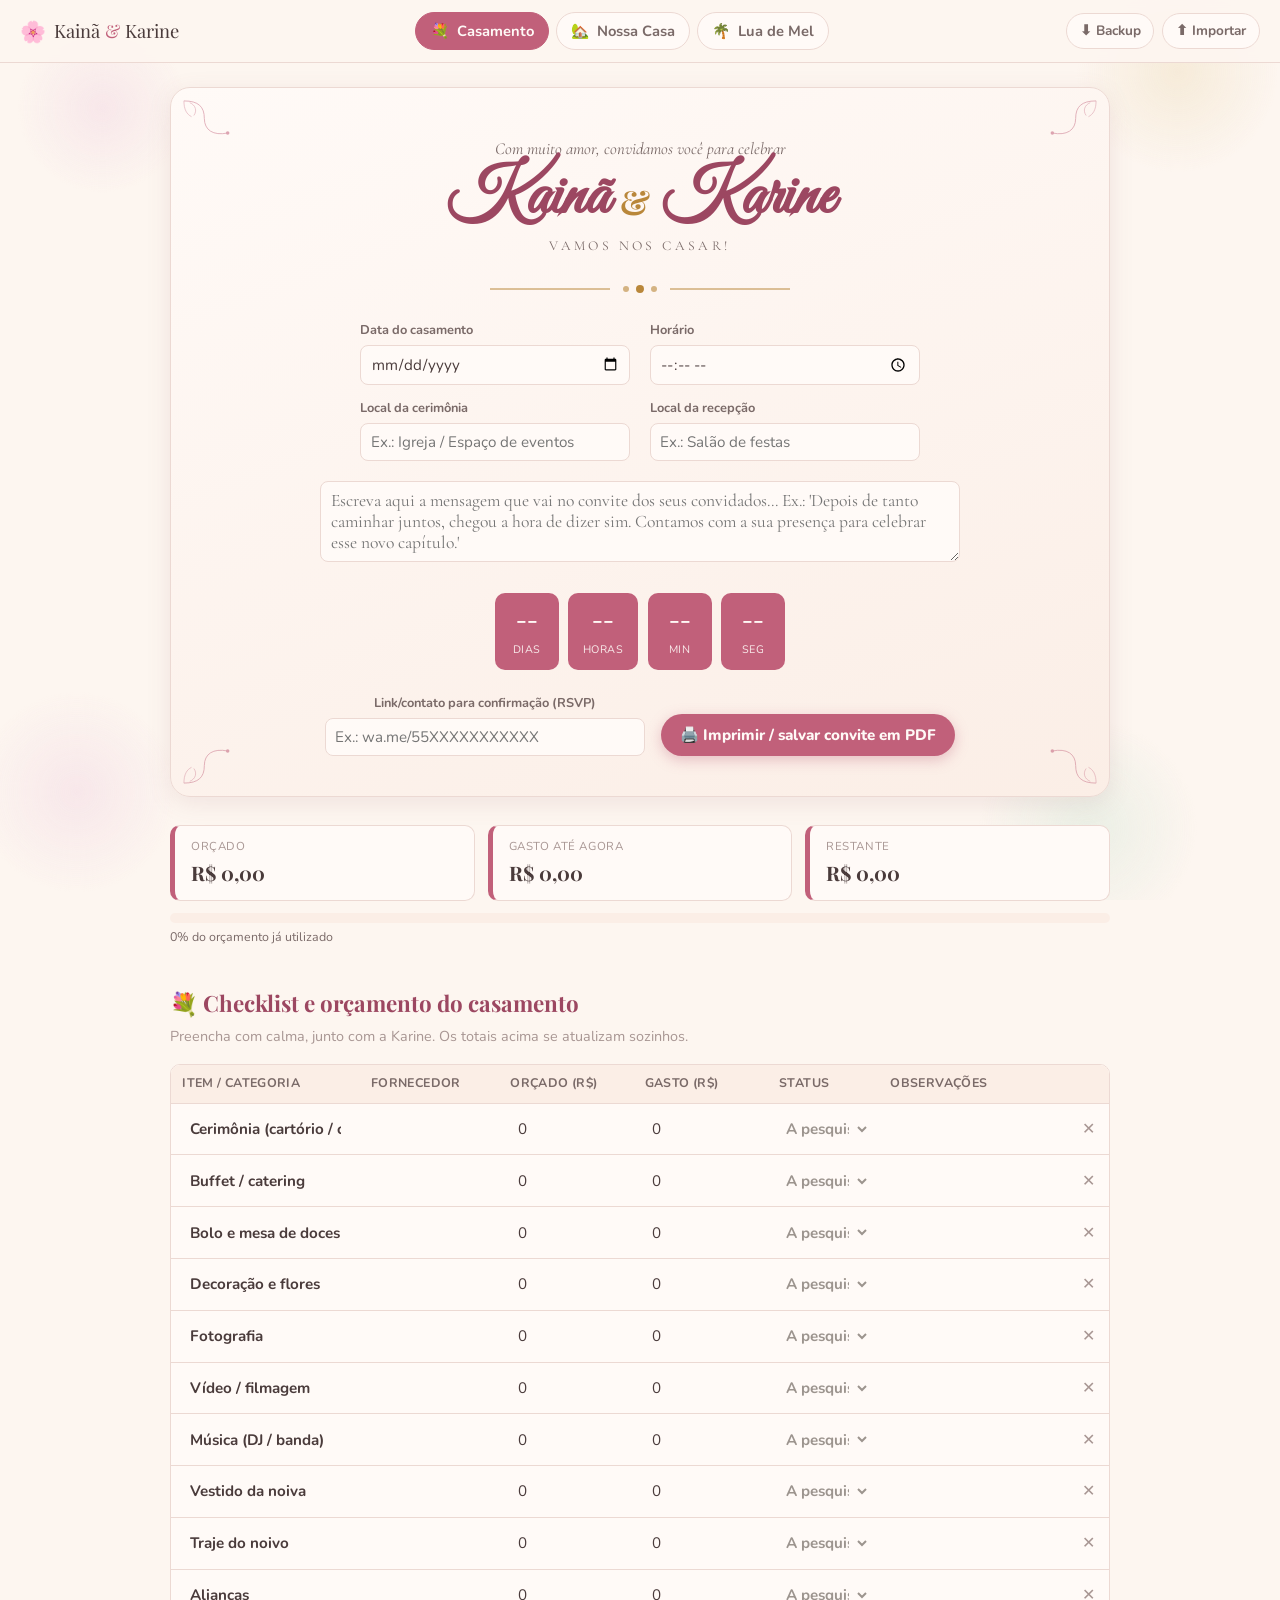
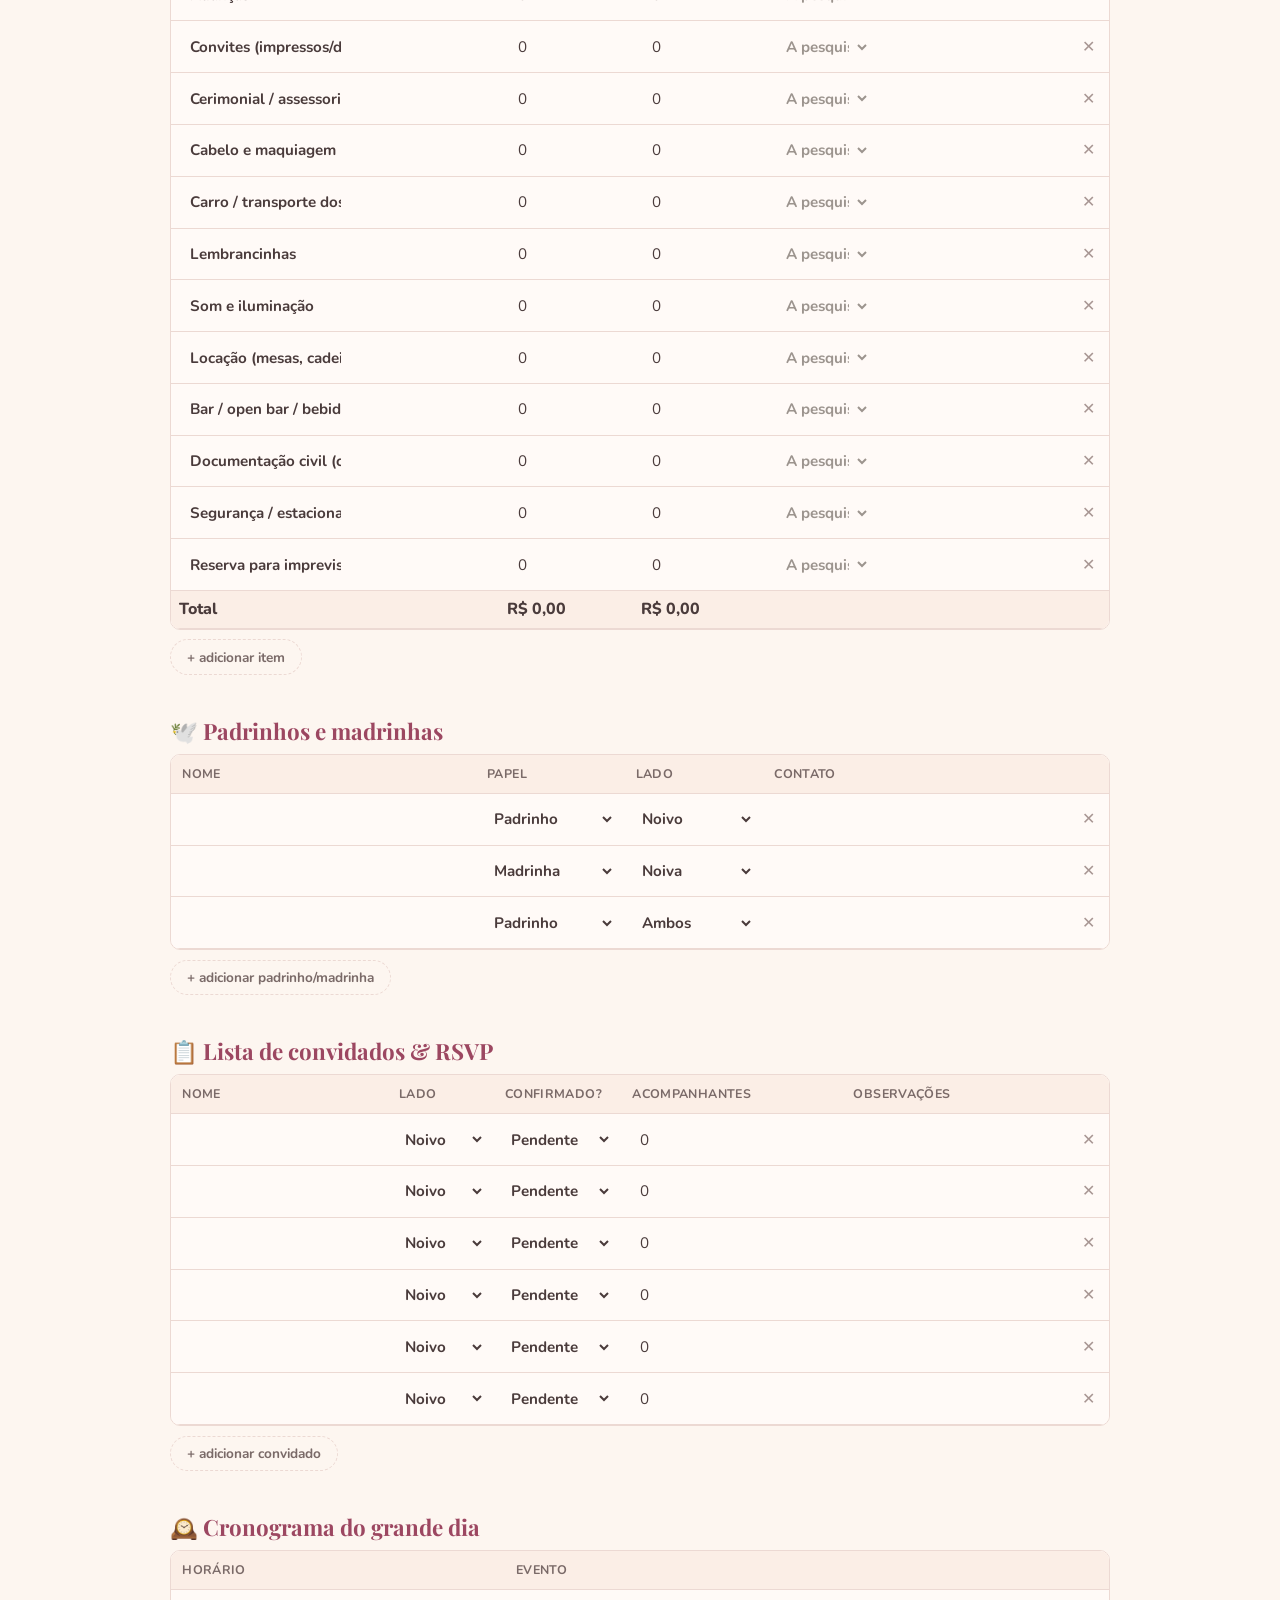
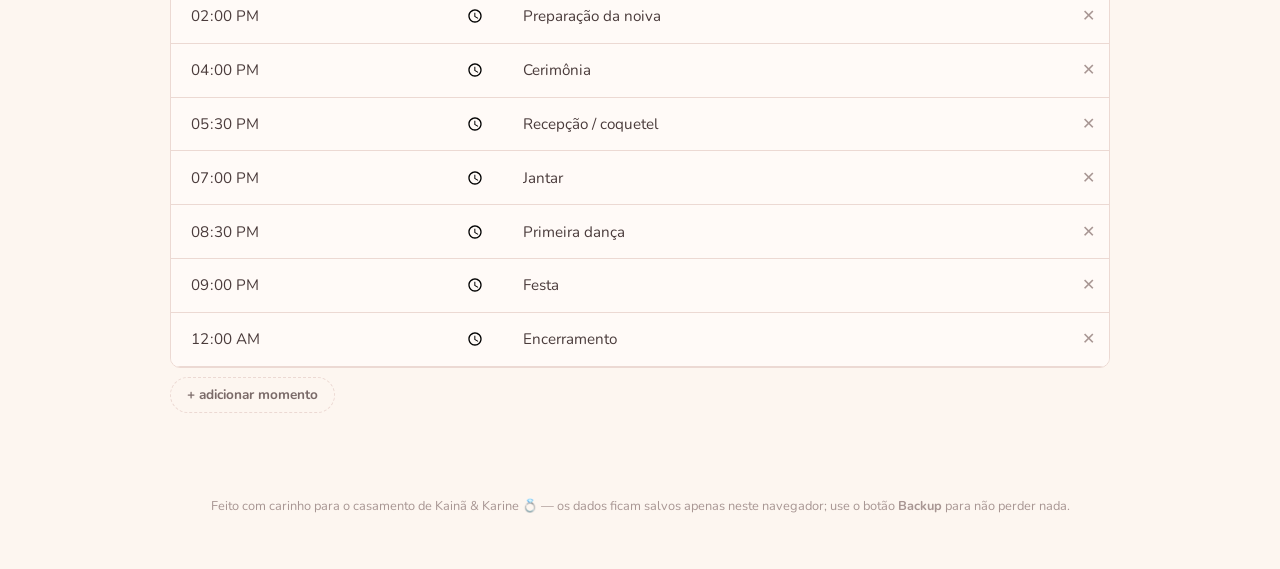
==== index.html @ fd7c4c67 "Site inicial do casamento: convite, orçamento da casa e lua de mel" ====
<!DOCTYPE html>
<html lang="pt-BR">
<head>
<meta charset="UTF-8">
<meta name="viewport" content="width=device-width, initial-scale=1.0">
<title>Kainã &amp; Karine — Nosso Casamento</title>
<meta name="description" content="Planejamento do casamento de Kainã e Karine: convite, orçamento da casa nova e roteiro de lua de mel.">
<link rel="icon" href="data:image/svg+xml,<svg xmlns=%22http://www.w3.org/2000/svg%22 viewBox=%220 0 100 100%22><text y=%22.9em%22 font-size=%2290%22>💍</text></svg>">
<link rel="preconnect" href="https://fonts.googleapis.com">
<link rel="preconnect" href="https://fonts.gstatic.com" crossorigin>
<link href="https://fonts.googleapis.com/css2?family=Great+Vibes&family=Playfair+Display:ital,wght@0,500;0,600;1,500&family=Cormorant+Garamond:wght@400;500;600&family=Nunito:wght@400;600;700;800&display=swap" rel="stylesheet">
<link rel="stylesheet" href="assets/style.css">
</head>
<body>

<div class="petals" aria-hidden="true"></div>

<header class="site-header">
  <div class="brand">
    <span class="brand-mark">🌸</span>
    <span class="brand-names">Kainã <em>&amp;</em> Karine</span>
  </div>
  <nav class="tabs" role="tablist" aria-label="Seções do planejamento">
    <button class="tab-btn is-active" data-tab="casamento" role="tab" aria-selected="true" id="tab-btn-casamento">
      <span class="tab-ico">💐</span> Casamento
    </button>
    <button class="tab-btn" data-tab="casa" role="tab" aria-selected="false" id="tab-btn-casa">
      <span class="tab-ico">🏡</span> Nossa Casa
    </button>
    <button class="tab-btn" data-tab="luademel" role="tab" aria-selected="false" id="tab-btn-luademel">
      <span class="tab-ico">🌴</span> Lua de Mel
    </button>
  </nav>
  <div class="header-actions">
    <button id="btn-export" class="ghost-btn" title="Baixar backup dos dados preenchidos">⬇ Backup</button>
    <label class="ghost-btn" title="Carregar um backup salvo anteriormente">
      ⬆ Importar
      <input type="file" id="input-import" accept="application/json" hidden>
    </label>
  </div>
</header>

<main>

<!-- ===================== TAB 1 — CASAMENTO ===================== -->
<section id="panel-casamento" class="tab-panel is-active" role="tabpanel" aria-labelledby="tab-btn-casamento">

  <div class="invite" id="invite-card">
    <svg class="corner corner-tl" viewBox="0 0 120 120" aria-hidden="true"><use href="#flourish"/></svg>
    <svg class="corner corner-tr" viewBox="0 0 120 120" aria-hidden="true"><use href="#flourish"/></svg>
    <svg class="corner corner-bl" viewBox="0 0 120 120" aria-hidden="true"><use href="#flourish"/></svg>
    <svg class="corner corner-br" viewBox="0 0 120 120" aria-hidden="true"><use href="#flourish"/></svg>

    <p class="invite-kicker">Com muito amor, convidamos você para celebrar</p>
    <h1 class="invite-names">Kainã <span>&amp;</span> Karine</h1>
    <p class="invite-sub">vamos nos casar!</p>

    <div class="invite-divider" aria-hidden="true">
      <svg viewBox="0 0 300 24"><use href="#divider-flower"/></svg>
    </div>

    <div class="invite-fields">
      <label>Data do casamento
        <input type="date" id="f-data-casamento" data-store="casamento.data">
      </label>
      <label>Horário
        <input type="time" id="f-horario" data-store="casamento.horario">
      </label>
      <label>Local da cerimônia
        <input type="text" placeholder="Ex.: Igreja / Espaço de eventos" data-store="casamento.localCerimonia">
      </label>
      <label>Local da recepção
        <input type="text" placeholder="Ex.: Salão de festas" data-store="casamento.localRecepcao">
      </label>
    </div>

    <textarea class="invite-message" data-store="casamento.mensagem" rows="3" placeholder="Escreva aqui a mensagem que vai no convite dos seus convidados... Ex.: 'Depois de tanto caminhar juntos, chegou a hora de dizer sim. Contamos com a sua presença para celebrar esse novo capítulo.'"></textarea>

    <div class="countdown" id="countdown" aria-live="polite">
      <div class="countdown-box"><strong id="cd-dias">--</strong><span>dias</span></div>
      <div class="countdown-box"><strong id="cd-horas">--</strong><span>horas</span></div>
      <div class="countdown-box"><strong id="cd-min">--</strong><span>min</span></div>
      <div class="countdown-box"><strong id="cd-seg">--</strong><span>seg</span></div>
    </div>

    <div class="invite-actions">
      <label>Link/contato para confirmação (RSVP)
        <input type="text" placeholder="Ex.: wa.me/55XXXXXXXXXXX" data-store="casamento.rsvp">
      </label>
      <button class="primary-btn" id="btn-print-invite">🖨️ Imprimir / salvar convite em PDF</button>
    </div>
  </div>

  <!-- Resumo financeiro casamento -->
  <div class="summary-strip" data-summary="casamento">
    <div class="stat-tile accent-rose">
      <span class="stat-label">Orçado</span>
      <strong class="stat-value" data-sum="orcado">R$ 0,00</strong>
    </div>
    <div class="stat-tile accent-rose">
      <span class="stat-label">Gasto até agora</span>
      <strong class="stat-value" data-sum="gasto">R$ 0,00</strong>
    </div>
    <div class="stat-tile accent-rose">
      <span class="stat-label">Restante</span>
      <strong class="stat-value" data-sum="restante">R$ 0,00</strong>
    </div>
    <div class="stat-progress">
      <div class="progress-track"><div class="progress-fill" data-sum="barra"></div></div>
      <span class="progress-label"><span data-sum="percentual">0%</span> do orçamento já utilizado</span>
    </div>
  </div>

  <h2 class="section-title accent-rose">💐 Checklist e orçamento do casamento</h2>
  <p class="section-hint">Preencha com calma, junto com a Karine. Os totais acima se atualizam sozinhos.</p>

  <div class="table-wrap">
    <table class="data-table" id="table-casamento" data-calc="casamento">
      <thead>
        <tr>
          <th class="col-item">Item / Categoria</th>
          <th>Fornecedor</th>
          <th class="col-money">Orçado (R$)</th>
          <th class="col-money">Gasto (R$)</th>
          <th>Status</th>
          <th class="col-obs">Observações</th>
          <th class="col-del"></th>
        </tr>
      </thead>
      <tbody id="body-casamento"></tbody>
      <tfoot>
        <tr>
          <td colspan="2">Total</td>
          <td class="col-money" data-foot="orcado">R$ 0,00</td>
          <td class="col-money" data-foot="gasto">R$ 0,00</td>
          <td colspan="3"></td>
        </tr>
      </tfoot>
    </table>
  </div>
  <button class="add-row-btn" data-add-row="casamento">+ adicionar item</button>

  <h2 class="section-title accent-rose">🕊️ Padrinhos e madrinhas</h2>
  <div class="table-wrap">
    <table class="data-table" id="table-padrinhos">
      <thead><tr><th>Nome</th><th>Papel</th><th>Lado</th><th>Contato</th><th class="col-del"></th></tr></thead>
      <tbody id="body-padrinhos"></tbody>
    </table>
  </div>
  <button class="add-row-btn" data-add-row="padrinhos">+ adicionar padrinho/madrinha</button>

  <h2 class="section-title accent-rose">📋 Lista de convidados &amp; RSVP</h2>
  <div class="table-wrap">
    <table class="data-table" id="table-convidados">
      <thead><tr><th>Nome</th><th>Lado</th><th>Confirmado?</th><th>Acompanhantes</th><th class="col-obs">Observações</th><th class="col-del"></th></tr></thead>
      <tbody id="body-convidados"></tbody>
    </table>
  </div>
  <button class="add-row-btn" data-add-row="convidados">+ adicionar convidado</button>

  <h2 class="section-title accent-rose">🕰️ Cronograma do grande dia</h2>
  <div class="table-wrap">
    <table class="data-table" id="table-cronograma">
      <thead><tr><th class="col-time">Horário</th><th>Evento</th><th class="col-del"></th></tr></thead>
      <tbody id="body-cronograma"></tbody>
    </table>
  </div>
  <button class="add-row-btn" data-add-row="cronograma">+ adicionar momento</button>

</section>

<!-- ===================== TAB 2 — NOSSA CASA ===================== -->
<section id="panel-casa" class="tab-panel" role="tabpanel" aria-labelledby="tab-btn-casa">

  <div class="tab-hero accent-sage">
    <h1>🏡 Nossa casa</h1>
    <p>Depois do "sim", vem o lar. Aqui organizamos tudo que precisamos comprar para montar a casa nova — cômodo por cômodo.</p>
  </div>

  <div class="summary-strip" data-summary="casa">
    <div class="stat-tile accent-sage">
      <span class="stat-label">Orçado</span>
      <strong class="stat-value" data-sum="orcado">R$ 0,00</strong>
    </div>
    <div class="stat-tile accent-sage">
      <span class="stat-label">Gasto até agora</span>
      <strong class="stat-value" data-sum="gasto">R$ 0,00</strong>
    </div>
    <div class="stat-tile accent-sage">
      <span class="stat-label">Restante</span>
      <strong class="stat-value" data-sum="restante">R$ 0,00</strong>
    </div>
    <div class="stat-progress">
      <div class="progress-track"><div class="progress-fill" data-sum="barra"></div></div>
      <span class="progress-label"><span data-sum="percentual">0%</span> do orçamento já utilizado</span>
    </div>
  </div>

  <div id="rooms-container"></div>

</section>

<!-- ===================== TAB 3 — LUA DE MEL ===================== -->
<section id="panel-luademel" class="tab-panel" role="tabpanel" aria-labelledby="tab-btn-luademel">

  <div class="tab-hero accent-gold">
    <h1>🌴 Lua de mel</h1>
    <p>Destinos incríveis dentro do Brasil para comemorar o início dessa nova vida. Toque no ❤ para favoritar os que mais combinam com vocês.</p>
  </div>

  <div class="dest-grid" id="dest-grid"></div>

  <h2 class="section-title accent-gold">📊 Comparativo rápido</h2>
  <div class="table-wrap">
    <table class="data-table static-table" id="table-comparativo">
      <thead><tr><th>Destino</th><th>Estado</th><th>Perfil</th><th class="col-money">Custo estimado (casal, 5-6 dias)</th><th>Melhor época</th></tr></thead>
      <tbody id="body-comparativo"></tbody>
    </table>
  </div>
  <p class="disclaimer">* Valores estimados com base em pesquisas de 2026 (passagens + hospedagem + passeios), variam bastante conforme época do ano e antecedência da compra. Use como referência inicial, não como cotação final.</p>

  <h2 class="section-title accent-gold">✈️ Nosso orçamento da lua de mel</h2>
  <p class="section-hint">Escolhido o destino, planejem os gastos reais aqui.</p>
  <div class="table-wrap">
    <table class="data-table" id="table-luademel" data-calc="luademel">
      <thead>
        <tr>
          <th class="col-item">Item</th>
          <th class="col-money">Orçado (R$)</th>
          <th class="col-money">Gasto (R$)</th>
          <th>Status</th>
          <th class="col-obs">Observações</th>
          <th class="col-del"></th>
        </tr>
      </thead>
      <tbody id="body-luademel"></tbody>
      <tfoot>
        <tr>
          <td>Total</td>
          <td class="col-money" data-foot="orcado">R$ 0,00</td>
          <td class="col-money" data-foot="gasto">R$ 0,00</td>
          <td colspan="3"></td>
        </tr>
      </tfoot>
    </table>
  </div>
  <button class="add-row-btn" data-add-row="luademel">+ adicionar item</button>

  <div class="summary-strip" data-summary="luademel">
    <div class="stat-tile accent-gold">
      <span class="stat-label">Orçado</span>
      <strong class="stat-value" data-sum="orcado">R$ 0,00</strong>
    </div>
    <div class="stat-tile accent-gold">
      <span class="stat-label">Gasto até agora</span>
      <strong class="stat-value" data-sum="gasto">R$ 0,00</strong>
    </div>
    <div class="stat-tile accent-gold">
      <span class="stat-label">Restante</span>
      <strong class="stat-value" data-sum="restante">R$ 0,00</strong>
    </div>
    <div class="stat-progress">
      <div class="progress-track"><div class="progress-fill" data-sum="barra"></div></div>
      <span class="progress-label"><span data-sum="percentual">0%</span> do orçamento já utilizado</span>
    </div>
  </div>

</section>

</main>

<footer class="site-footer">
  <p>Feito com carinho para o casamento de Kainã &amp; Karine 💍 — os dados ficam salvos apenas neste navegador; use o botão <strong>Backup</strong> para não perder nada.</p>
</footer>

<!-- SVG symbols reusados (flourish decorativo) -->
<svg width="0" height="0" style="position:absolute" aria-hidden="true">
  <defs>
    <g id="flourish">
      <path d="M5 5 C 30 5, 40 15, 40 35 C 40 55, 55 65, 80 60" fill="none" stroke="currentColor" stroke-width="1.4"/>
      <circle cx="80" cy="60" r="3" fill="currentColor"/>
      <path d="M15 8 C 25 12, 28 22, 22 30" fill="none" stroke="currentColor" stroke-width="1"/>
      <path d="M5 5 C 5 20, 10 28, 18 32" fill="none" stroke="currentColor" stroke-width="1"/>
    </g>
    <g id="divider-flower">
      <line x1="0" y1="12" x2="120" y2="12" stroke="currentColor" stroke-width="1"/>
      <line x1="180" y1="12" x2="300" y2="12" stroke="currentColor" stroke-width="1"/>
      <circle cx="150" cy="12" r="4" fill="currentColor"/>
      <circle cx="136" cy="12" r="3" fill="currentColor" opacity=".6"/>
      <circle cx="164" cy="12" r="3" fill="currentColor" opacity=".6"/>
    </g>
  </defs>
</svg>

<script src="assets/script.js"></script>
</body>
</html>
---- assets/style.css ----
:root {
  --cream: #fdf6f0;
  --cream-2: #fbeee6;
  --white: #fffaf7;
  --ink: #4a3b3b;
  --ink-soft: #7a6a68;
  --ink-faint: #a89693;
  --border: #ecd9d3;

  --rose: #c1607a;
  --rose-dark: #9c4761;
  --rose-tint: #f6e3e8;

  --sage: #71926e;
  --sage-dark: #55744f;
  --sage-tint: #e6ede2;

  --gold: #b9873a;
  --gold-dark: #8f6524;
  --gold-tint: #f4e8d3;

  --status-pending: #9c948e;
  --status-progress: #5f7fa3;
  --status-done: #5c8a5f;
  --status-critical: #b6484f;

  --radius: 14px;
  --shadow: 0 6px 24px rgba(150, 90, 100, .12);
}

* { box-sizing: border-box; }

html, body {
  margin: 0;
  background: var(--cream);
  color: var(--ink);
  font-family: 'Nunito', sans-serif;
  font-size: 16px;
  line-height: 1.5;
}

h1, h2, h3 { font-family: 'Playfair Display', serif; margin: 0; }

img, svg { display: block; }

.petals {
  position: fixed;
  inset: 0;
  pointer-events: none;
  z-index: 0;
  background:
    radial-gradient(circle at 8% 12%, var(--rose-tint) 0, transparent 6%),
    radial-gradient(circle at 92% 8%, var(--gold-tint) 0, transparent 7%),
    radial-gradient(circle at 85% 92%, var(--sage-tint) 0, transparent 8%),
    radial-gradient(circle at 6% 88%, var(--rose-tint) 0, transparent 7%);
  opacity: .8;
}

/* ---------- Header / nav ---------- */
.site-header {
  position: sticky;
  top: 0;
  z-index: 20;
  display: flex;
  flex-wrap: wrap;
  align-items: center;
  justify-content: space-between;
  gap: .75rem;
  padding: .75rem 1.25rem;
  background: rgba(253, 246, 240, .92);
  backdrop-filter: blur(6px);
  border-bottom: 1px solid var(--border);
}

.brand { display: flex; align-items: center; gap: .5rem; font-family: 'Playfair Display', serif; font-size: 1.15rem; }
.brand-mark { font-size: 1.3rem; }
.brand-names em { font-style: normal; color: var(--rose); }

.tabs { display: flex; gap: .4rem; flex-wrap: wrap; }

.tab-btn {
  font-family: 'Nunito', sans-serif;
  font-weight: 700;
  font-size: .92rem;
  border: 1px solid var(--border);
  background: var(--white);
  color: var(--ink-soft);
  padding: .5rem .9rem;
  border-radius: 999px;
  cursor: pointer;
  transition: all .15s ease;
}
.tab-btn:hover { border-color: var(--rose); color: var(--rose-dark); }
.tab-btn.is-active { background: var(--rose); color: var(--white); border-color: var(--rose); }
.tab-ico { margin-right: .25rem; }

.header-actions { display: flex; gap: .5rem; }
.ghost-btn {
  font-family: 'Nunito', sans-serif;
  font-size: .85rem;
  font-weight: 700;
  border: 1px solid var(--border);
  background: var(--white);
  color: var(--ink-soft);
  padding: .45rem .8rem;
  border-radius: 999px;
  cursor: pointer;
}
.ghost-btn:hover { border-color: var(--gold); color: var(--gold-dark); }

/* ---------- Layout ---------- */
main { max-width: 980px; margin: 0 auto; padding: 1.5rem 1.25rem 3rem; position: relative; z-index: 1; }

.tab-panel { display: none; }
.tab-panel.is-active { display: block; animation: fadein .25s ease; }
@keyframes fadein { from { opacity: 0; transform: translateY(6px); } to { opacity: 1; transform: none; } }

.tab-hero { text-align: center; padding: 1.5rem 1rem 2rem; }
.tab-hero h1 { font-size: 2rem; margin-bottom: .5rem; }
.tab-hero.accent-sage h1 { color: var(--sage-dark); }
.tab-hero.accent-gold h1 { color: var(--gold-dark); }
.tab-hero p { color: var(--ink-soft); max-width: 560px; margin: 0 auto; }

.section-title { margin: 2.5rem 0 .35rem; font-size: 1.4rem; }
.section-title.accent-rose { color: var(--rose-dark); }
.section-title.accent-sage { color: var(--sage-dark); }
.section-title.accent-gold { color: var(--gold-dark); }
.section-hint { color: var(--ink-faint); font-size: .9rem; margin: 0 0 1rem; }

/* ---------- Invite card ---------- */
.invite {
  position: relative;
  background: linear-gradient(160deg, var(--white), var(--cream-2));
  border: 1px solid var(--border);
  border-radius: 20px;
  padding: 3rem 2rem 2.5rem;
  text-align: center;
  box-shadow: var(--shadow);
  overflow: hidden;
}
.corner { position: absolute; width: 70px; height: 70px; color: var(--rose); opacity: .55; }
.corner-tl { top: 10px; left: 10px; }
.corner-tr { top: 10px; right: 10px; transform: scaleX(-1); }
.corner-bl { bottom: 10px; left: 10px; transform: scaleY(-1); }
.corner-br { bottom: 10px; right: 10px; transform: scale(-1); }

.invite-kicker { font-family: 'Cormorant Garamond', serif; font-style: italic; color: var(--ink-soft); font-size: 1.05rem; margin: 0; }
.invite-names {
  font-family: 'Great Vibes', cursive;
  font-size: clamp(2.6rem, 8vw, 4.2rem);
  color: var(--rose-dark);
  margin: .25rem 0 0;
  line-height: 1;
}
.invite-names span { color: var(--gold); font-family: 'Playfair Display', serif; font-size: .5em; vertical-align: middle; }
.invite-sub { font-family: 'Cormorant Garamond', serif; letter-spacing: .25em; text-transform: uppercase; font-size: .85rem; color: var(--ink-soft); margin: .25rem 0 0; }

.invite-divider { color: var(--gold); margin: 1.25rem auto; width: min(300px, 80%); }
.invite-divider svg { width: 100%; height: 24px; }

.invite-fields {
  display: grid;
  grid-template-columns: repeat(2, minmax(0,1fr));
  gap: .9rem 1.2rem;
  text-align: left;
  max-width: 560px;
  margin: 0 auto 1.25rem;
}
.invite-fields label, .invite-actions label {
  display: flex; flex-direction: column; gap: .3rem;
  font-size: .8rem; font-weight: 700; color: var(--ink-soft);
}
.invite-fields input, .invite-actions input, textarea, input[type="text"], input[type="number"], input[type="date"], input[type="time"], select {
  font-family: 'Nunito', sans-serif;
  font-size: .95rem;
  padding: .5rem .6rem;
  border: 1px solid var(--border);
  border-radius: 8px;
  background: var(--white);
  color: var(--ink);
}
.invite-fields input:focus, textarea:focus, select:focus, input:focus { outline: 2px solid var(--rose); outline-offset: 1px; }

.invite-message {
  width: 100%;
  max-width: 640px;
  font-family: 'Cormorant Garamond', serif;
  font-size: 1.1rem;
  resize: vertical;
  margin: 0 auto;
}

.countdown { display: flex; justify-content: center; gap: .6rem; margin: 1.5rem 0; flex-wrap: wrap; }
.countdown-box {
  background: var(--rose);
  color: var(--white);
  border-radius: 10px;
  padding: .6rem .9rem;
  min-width: 64px;
  text-align: center;
}
.countdown-box strong { display: block; font-size: 1.4rem; font-family: 'Playfair Display', serif; }
.countdown-box span { font-size: .68rem; text-transform: uppercase; letter-spacing: .05em; opacity: .9; }

.invite-actions { display: flex; flex-wrap: wrap; align-items: end; gap: 1rem; justify-content: center; margin-top: 1rem; }
.invite-actions label { max-width: 320px; width: 100%; }

.primary-btn {
  font-family: 'Nunito', sans-serif;
  font-weight: 800;
  font-size: .95rem;
  background: var(--rose);
  color: var(--white);
  border: none;
  padding: .7rem 1.2rem;
  border-radius: 999px;
  cursor: pointer;
  box-shadow: 0 4px 14px rgba(193, 96, 122, .35);
}
.primary-btn:hover { background: var(--rose-dark); }

/* ---------- Summary strip (mini dashboard) ---------- */
.summary-strip {
  display: grid;
  grid-template-columns: repeat(3, 1fr);
  gap: .8rem;
  margin: 1.75rem 0 .5rem;
}
.stat-tile {
  background: var(--white);
  border: 1px solid var(--border);
  border-left: 5px solid var(--ink-faint);
  border-radius: 10px;
  padding: .75rem 1rem;
  display: flex;
  flex-direction: column;
  gap: .15rem;
}
.stat-tile.accent-rose { border-left-color: var(--rose); }
.stat-tile.accent-sage { border-left-color: var(--sage); }
.stat-tile.accent-gold { border-left-color: var(--gold); }
.stat-label { font-size: .72rem; text-transform: uppercase; letter-spacing: .05em; color: var(--ink-faint); }
.stat-value { font-family: 'Playfair Display', serif; font-size: 1.25rem; color: var(--ink); }

.stat-progress { grid-column: 1 / -1; }
.progress-track { height: 10px; background: var(--cream-2); border-radius: 999px; overflow: hidden; }
.progress-fill { height: 100%; width: 0%; background: linear-gradient(90deg, var(--rose), var(--gold)); border-radius: 999px; transition: width .3s ease; }
.progress-label { font-size: .78rem; color: var(--ink-soft); display: block; margin-top: .3rem; }

/* ---------- Tables ---------- */
.table-wrap { overflow-x: auto; border-radius: 10px; border: 1px solid var(--border); }
.data-table { width: 100%; border-collapse: collapse; background: var(--white); min-width: 680px; }
.data-table th {
  background: var(--cream-2);
  font-size: .78rem;
  text-transform: uppercase;
  letter-spacing: .03em;
  color: var(--ink-soft);
  text-align: left;
  padding: .6rem .7rem;
  border-bottom: 1px solid var(--border);
}
.data-table td { padding: .4rem .5rem; border-bottom: 1px solid var(--border); vertical-align: middle; }
.data-table tbody tr:hover { background: var(--cream); }
.data-table tfoot td { font-weight: 800; background: var(--cream-2); color: var(--ink); }
.data-table input, .data-table select { width: 100%; min-width: 90px; border-color: transparent; background: transparent; }
.data-table input:hover, .data-table select:hover { border-color: var(--border); }
.data-table .col-money input { min-width: 90px; }
.data-table .col-item input { min-width: 160px; font-weight: 700; }
.data-table .col-obs input { min-width: 160px; }
.data-table .col-time input { min-width: 70px; }
.col-del { width: 36px; }

.row-del-btn {
  border: none; background: transparent; color: var(--ink-faint);
  cursor: pointer; font-size: 1rem; line-height: 1;
}
.row-del-btn:hover { color: var(--status-critical); }

select.status-select { font-weight: 700; border-radius: 6px; padding: .3rem; }
select.status-select[value] {}
.status-A-pesquisar { color: var(--status-pending); }
.status-Contratado, .status-A-comprar { color: var(--status-progress); }
.status-Pago, .status-Comprado, .status-Entregue, .status-Confirmado { color: var(--status-done); }
.status-Cancelado, .status-Atrasado { color: var(--status-critical); }

.add-row-btn {
  margin-top: .6rem;
  font-family: 'Nunito', sans-serif;
  font-weight: 700;
  font-size: .85rem;
  background: transparent;
  border: 1.5px dashed var(--border);
  color: var(--ink-soft);
  padding: .45rem 1rem;
  border-radius: 999px;
  cursor: pointer;
}
.add-row-btn:hover { border-color: var(--rose); color: var(--rose-dark); }

/* ---------- Rooms (Nossa Casa) ---------- */
.room-block { margin: 2.25rem 0; }
.room-title {
  display: flex; align-items: center; gap: .5rem;
  font-size: 1.15rem; color: var(--sage-dark); margin-bottom: .6rem;
}
.room-subtotal { margin-left: auto; font-size: .85rem; font-family: 'Nunito', sans-serif; color: var(--ink-soft); font-weight: 700; }

/* ---------- Honeymoon destination cards ---------- */
.dest-grid {
  display: grid;
  grid-template-columns: repeat(auto-fill, minmax(260px, 1fr));
  gap: 1.1rem;
  margin: 1.5rem 0;
}
.dest-card {
  background: var(--white);
  border: 1px solid var(--border);
  border-radius: var(--radius);
  overflow: hidden;
  display: flex;
  flex-direction: column;
  box-shadow: var(--shadow);
}
.dest-banner {
  height: 90px;
  display: flex;
  align-items: center;
  justify-content: center;
  font-size: 2.2rem;
  color: var(--white);
}
.dest-body { padding: 1rem 1.1rem 1.2rem; display: flex; flex-direction: column; gap: .45rem; flex: 1; }
.dest-body h3 { font-size: 1.1rem; color: var(--ink); }
.dest-state { font-size: .75rem; color: var(--gold-dark); font-weight: 700; text-transform: uppercase; letter-spacing: .04em; }
.dest-desc { font-size: .88rem; color: var(--ink-soft); flex: 1; }
.dest-meta { display: flex; flex-direction: column; gap: .2rem; font-size: .8rem; color: var(--ink-soft); }
.dest-meta b { color: var(--ink); }
.dest-fav {
  align-self: flex-start;
  margin-top: .3rem;
  border: 1px solid var(--border);
  background: var(--cream);
  border-radius: 999px;
  padding: .35rem .8rem;
  font-size: .8rem;
  cursor: pointer;
  color: var(--ink-soft);
}
.dest-fav.is-fav { background: var(--rose); color: var(--white); border-color: var(--rose); }

.disclaimer { font-size: .78rem; color: var(--ink-faint); margin-top: .5rem; }

/* ---------- Footer ---------- */
.site-footer { text-align: center; font-size: .8rem; color: var(--ink-faint); padding: 1.5rem 1rem 2.5rem; }

/* ---------- Responsive ---------- */
@media (max-width: 720px) {
  .site-header { flex-direction: column; align-items: stretch; }
  .tabs { justify-content: center; }
  .header-actions { justify-content: center; }
  .invite { padding: 2.2rem 1.1rem 1.8rem; }
  .invite-fields { grid-template-columns: 1fr; }
  .summary-strip { grid-template-columns: 1fr; }
  .corner { width: 46px; height: 46px; }
}

/* ---------- Print (invite only) ---------- */
@media print {
  body * { visibility: hidden; }
  .invite, .invite * { visibility: visible; }
  .invite { position: absolute; inset: 0; margin: 0; box-shadow: none; border: none; }
  .invite-actions, .countdown { display: none; }
}
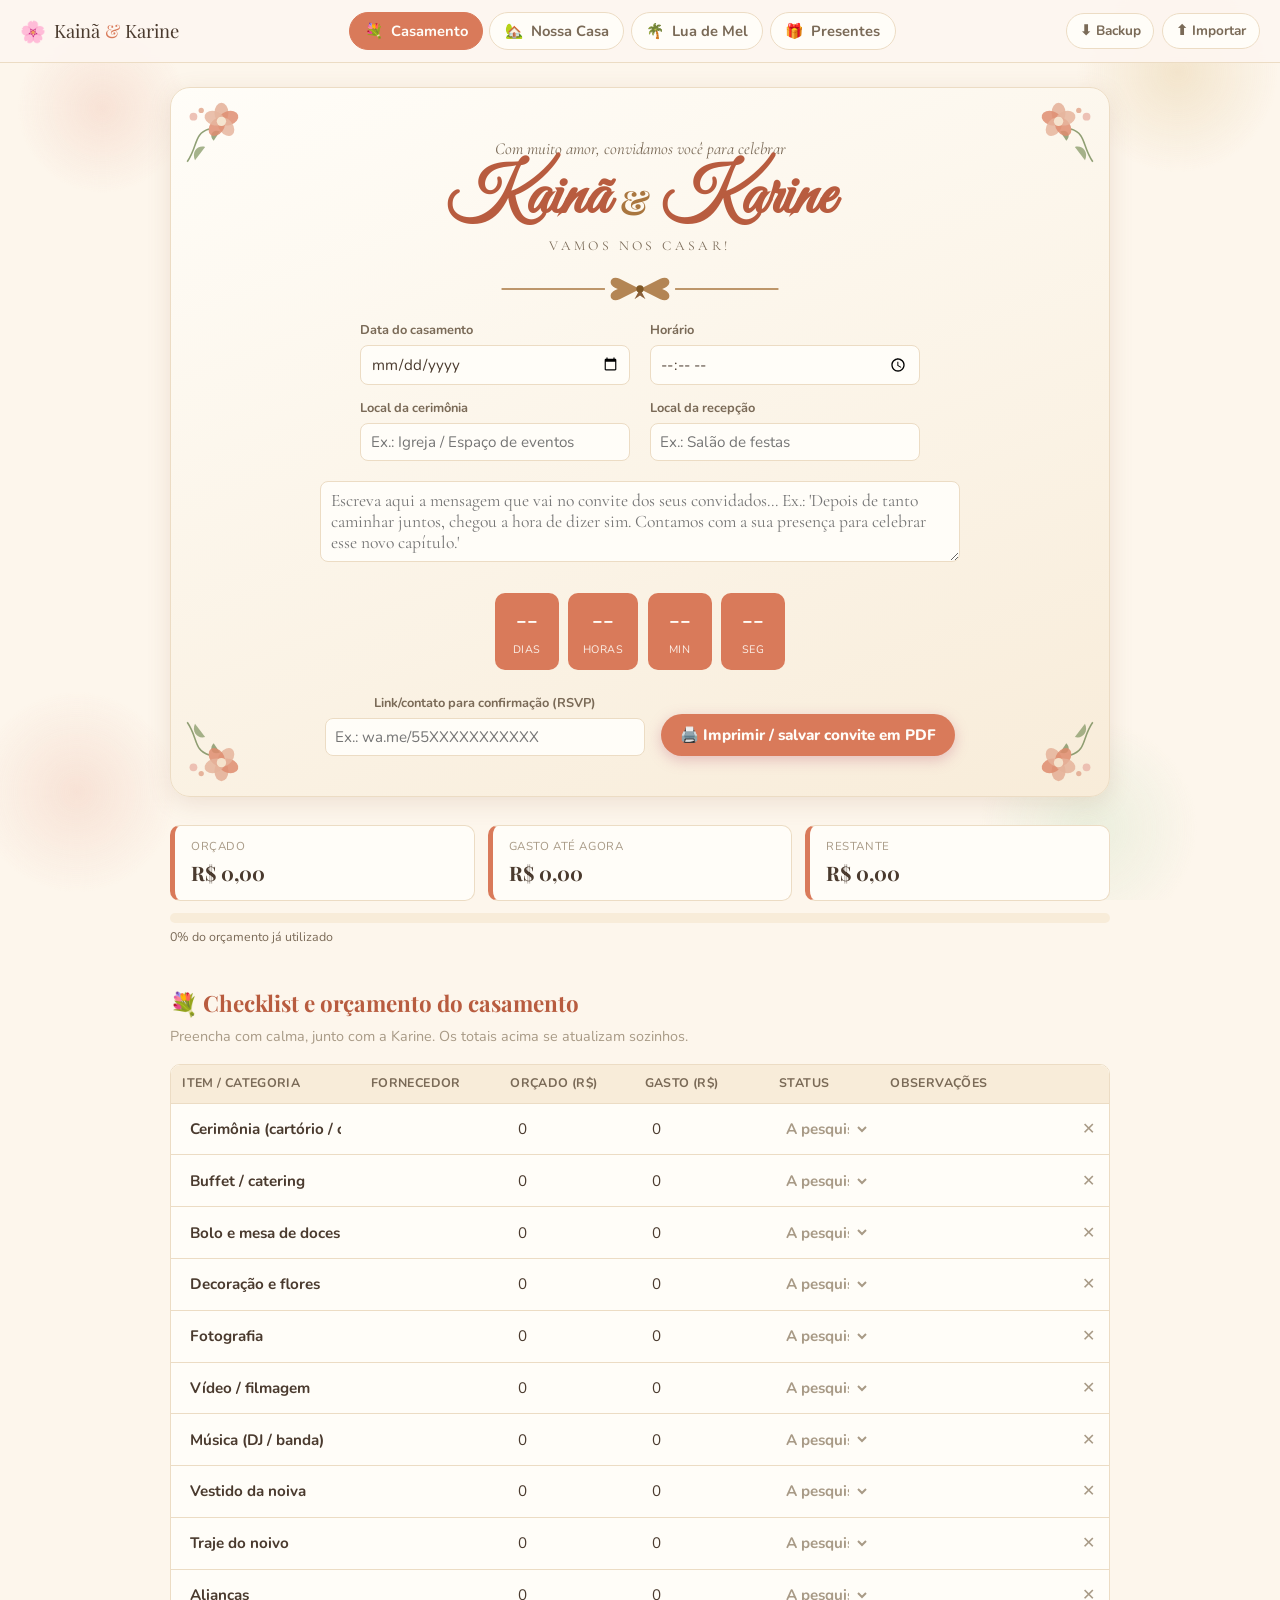
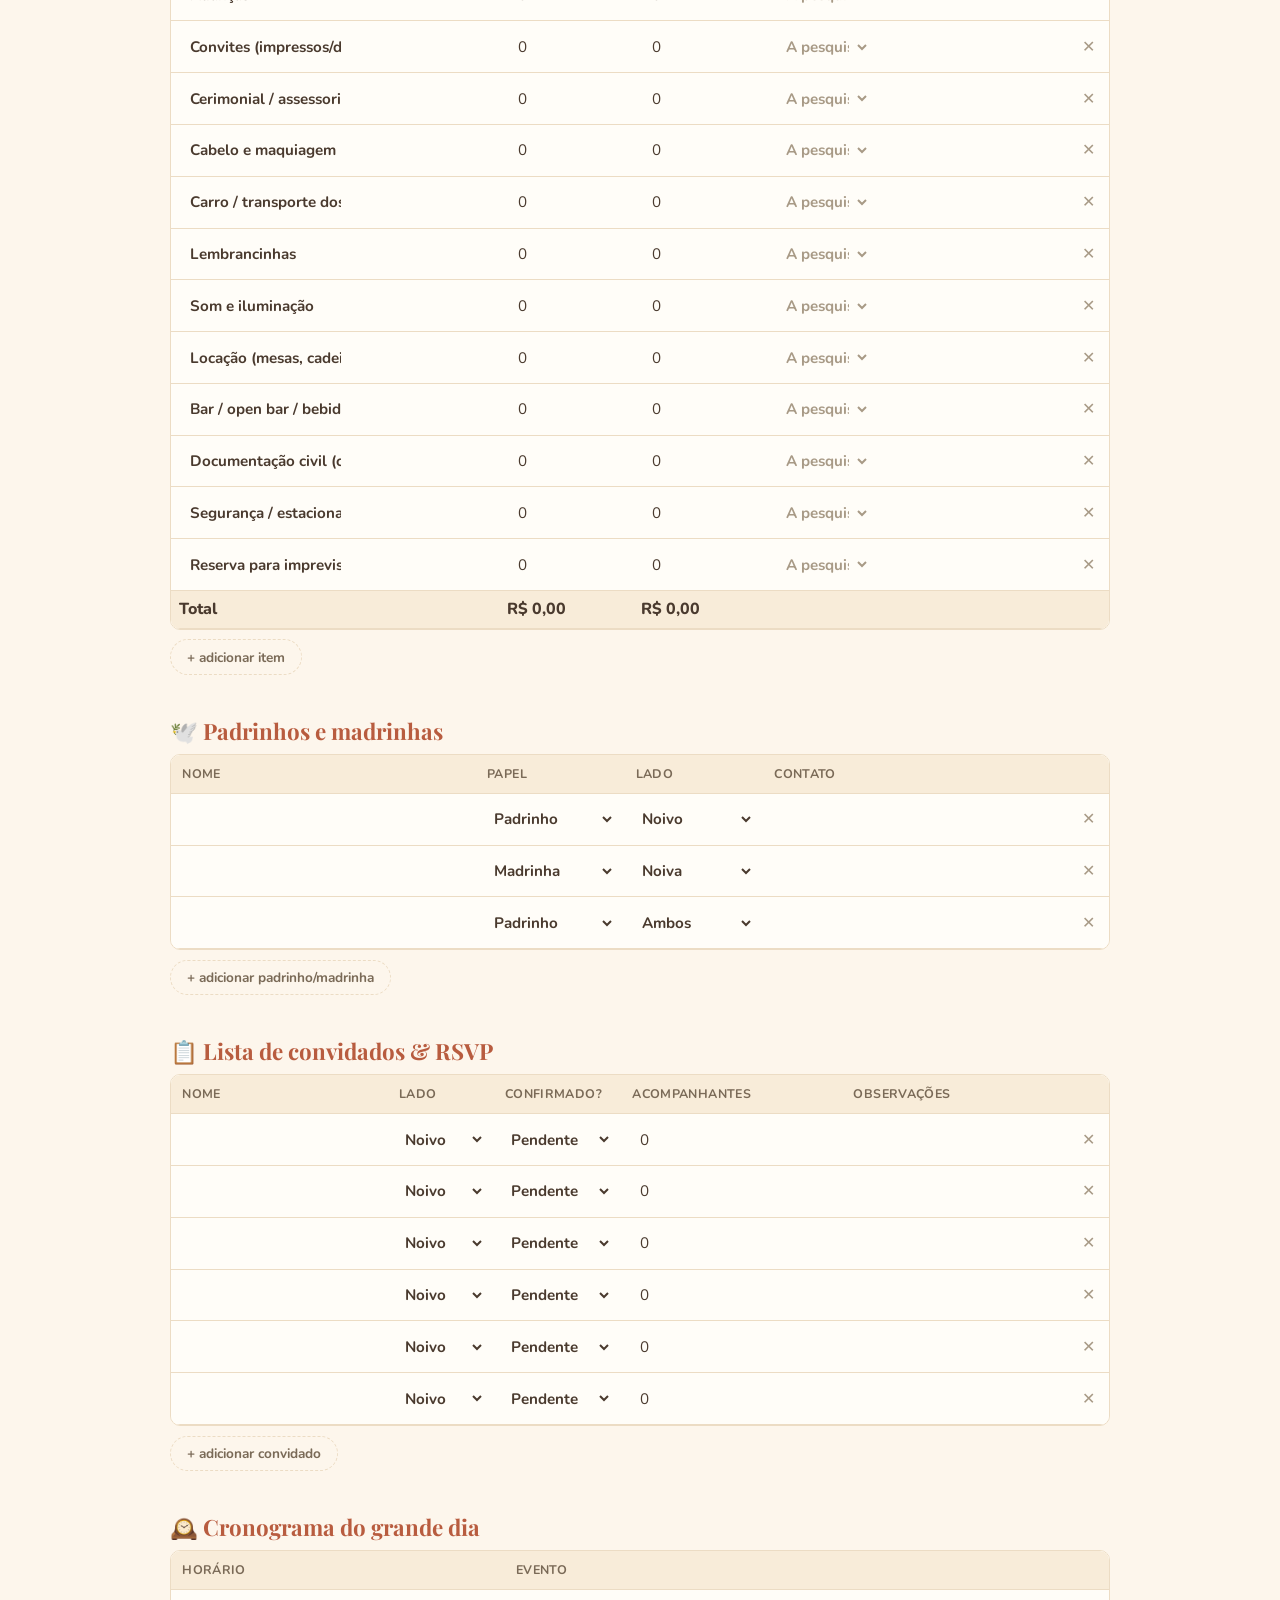
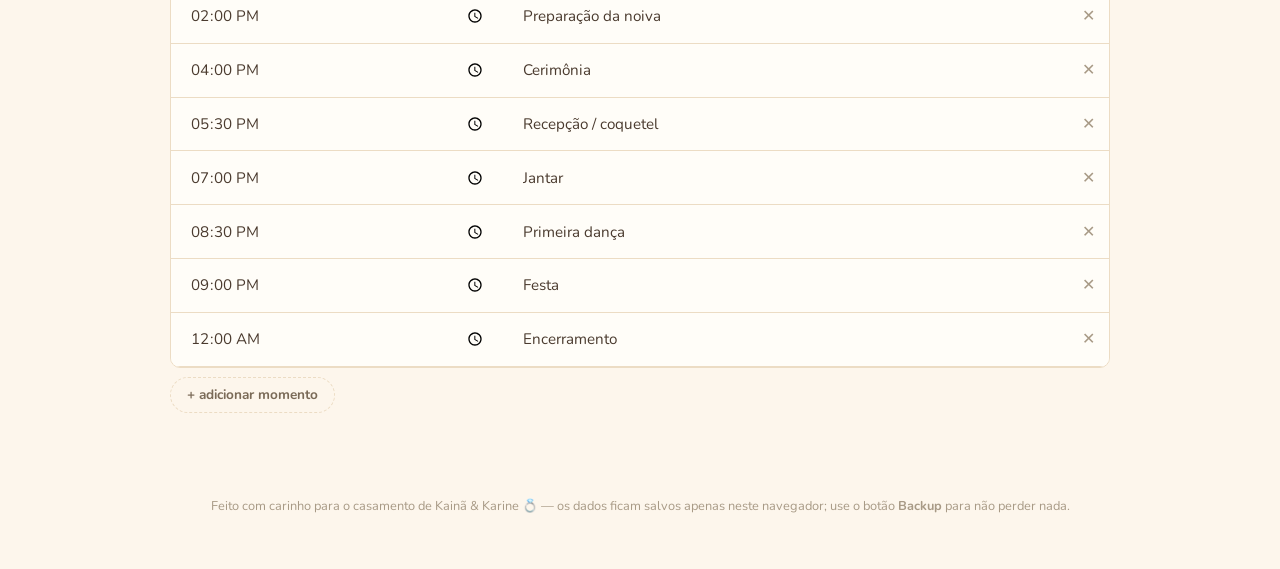
==== commit 62650060: "Nova paleta floral (coral/kraft/sage) e aba Presentes com sugestões do Magazine Luiza" ====
--- a/index.html
+++ b/index.html
@@ -4,7 +4,7 @@
 <meta charset="UTF-8">
 <meta name="viewport" content="width=device-width, initial-scale=1.0">
 <title>Kainã &amp; Karine — Nosso Casamento</title>
-<meta name="description" content="Planejamento do casamento de Kainã e Karine: convite, orçamento da casa nova e roteiro de lua de mel.">
+<meta name="description" content="Planejamento do casamento de Kainã e Karine: convite, orçamento da casa nova, roteiro de lua de mel e lista de presentes.">
 <link rel="icon" href="data:image/svg+xml,<svg xmlns=%22http://www.w3.org/2000/svg%22 viewBox=%220 0 100 100%22><text y=%22.9em%22 font-size=%2290%22>💍</text></svg>">
 <link rel="preconnect" href="https://fonts.googleapis.com">
 <link rel="preconnect" href="https://fonts.gstatic.com" crossorigin>
@@ -30,6 +30,9 @@
     <button class="tab-btn" data-tab="luademel" role="tab" aria-selected="false" id="tab-btn-luademel">
       <span class="tab-ico">🌴</span> Lua de Mel
     </button>
+    <button class="tab-btn" data-tab="presentes" role="tab" aria-selected="false" id="tab-btn-presentes">
+      <span class="tab-ico">🎁</span> Presentes
+    </button>
   </nav>
   <div class="header-actions">
     <button id="btn-export" class="ghost-btn" title="Baixar backup dos dados preenchidos">⬇ Backup</button>
@@ -46,17 +49,17 @@
 <section id="panel-casamento" class="tab-panel is-active" role="tabpanel" aria-labelledby="tab-btn-casamento">
 
   <div class="invite" id="invite-card">
-    <svg class="corner corner-tl" viewBox="0 0 120 120" aria-hidden="true"><use href="#flourish"/></svg>
-    <svg class="corner corner-tr" viewBox="0 0 120 120" aria-hidden="true"><use href="#flourish"/></svg>
-    <svg class="corner corner-bl" viewBox="0 0 120 120" aria-hidden="true"><use href="#flourish"/></svg>
-    <svg class="corner corner-br" viewBox="0 0 120 120" aria-hidden="true"><use href="#flourish"/></svg>
+    <svg class="corner corner-tl" viewBox="0 0 90 90" aria-hidden="true"><use href="#floral-corner"/></svg>
+    <svg class="corner corner-tr" viewBox="0 0 90 90" aria-hidden="true"><use href="#floral-corner"/></svg>
+    <svg class="corner corner-bl" viewBox="0 0 90 90" aria-hidden="true"><use href="#floral-corner"/></svg>
+    <svg class="corner corner-br" viewBox="0 0 90 90" aria-hidden="true"><use href="#floral-corner"/></svg>
 
     <p class="invite-kicker">Com muito amor, convidamos você para celebrar</p>
     <h1 class="invite-names">Kainã <span>&amp;</span> Karine</h1>
     <p class="invite-sub">vamos nos casar!</p>
 
     <div class="invite-divider" aria-hidden="true">
-      <svg viewBox="0 0 300 24"><use href="#divider-flower"/></svg>
+      <svg viewBox="0 0 300 26"><use href="#divider-bow"/></svg>
     </div>
 
     <div class="invite-fields">
@@ -267,6 +270,46 @@
 
 </section>
 
+<!-- ===================== TAB 4 — PRESENTES ===================== -->
+<section id="panel-presentes" class="tab-panel" role="tabpanel" aria-labelledby="tab-btn-presentes">
+
+  <div class="tab-hero accent-mauve">
+    <h1>🎁 Lista de presentes</h1>
+    <p>Sugestões separadas por categoria, com itens a partir de R$ 50, inspiradas no catálogo do Magazine Luiza. Use como lista de desejos e ajuste conforme forem chegando os presentes.</p>
+  </div>
+
+  <div class="magalu-callout">
+    <span class="magalu-ico">🛒</span>
+    <div>
+      <strong>Quer receber os presentes de verdade pela internet?</strong>
+      <p>O Magazine Luiza tem um serviço oficial de lista de casamento (parceria "Quero de Casamento"), onde os convidados compram direto pelo site e vocês recebem o crédito. Vale criar a lista oficial lá e usar esta página só para organizar as ideias.</p>
+      <a href="https://www.magazineluiza.com.br/busca/presentes+de+casamento/" target="_blank" rel="noopener">Ver presentes de casamento no Magazine Luiza →</a>
+    </div>
+  </div>
+
+  <div class="summary-strip" id="gift-summary">
+    <div class="stat-tile accent-mauve">
+      <span class="stat-label">Itens na lista</span>
+      <strong class="stat-value" id="gift-total-itens">0</strong>
+    </div>
+    <div class="stat-tile accent-mauve">
+      <span class="stat-label">Valor estimado</span>
+      <strong class="stat-value" id="gift-valor-total">R$ 0,00</strong>
+    </div>
+    <div class="stat-tile accent-mauve">
+      <span class="stat-label">Já recebidos</span>
+      <strong class="stat-value" id="gift-recebidos">0</strong>
+    </div>
+    <div class="stat-progress">
+      <div class="progress-track"><div class="progress-fill" id="gift-progress-fill"></div></div>
+      <span class="progress-label"><span id="gift-progress-pct">0%</span> da lista já recebida</span>
+    </div>
+  </div>
+
+  <div id="gifts-container"></div>
+
+</section>
+
 </main>
 
 <footer class="site-footer">
@@ -276,18 +319,28 @@
 <!-- SVG symbols reusados (flourish decorativo) -->
 <svg width="0" height="0" style="position:absolute" aria-hidden="true">
   <defs>
-    <g id="flourish">
-      <path d="M5 5 C 30 5, 40 15, 40 35 C 40 55, 55 65, 80 60" fill="none" stroke="currentColor" stroke-width="1.4"/>
-      <circle cx="80" cy="60" r="3" fill="currentColor"/>
-      <path d="M15 8 C 25 12, 28 22, 22 30" fill="none" stroke="currentColor" stroke-width="1"/>
-      <path d="M5 5 C 5 20, 10 28, 18 32" fill="none" stroke="currentColor" stroke-width="1"/>
+    <g id="floral-corner">
+      <path d="M8 82 C 22 62, 16 46, 36 40" fill="none" stroke="#7c8f5e" stroke-width="2"/>
+      <path d="M18 80 C 13 69, 22 60, 31 63" fill="#8a9b6a" opacity=".9"/>
+      <path d="M42 55 C 35 48, 41 39, 50 43" fill="#7c8f5e" opacity=".9"/>
+      <circle cx="16" cy="24" r="5" fill="#eab8ab"/>
+      <circle cx="26" cy="16" r="3.4" fill="#e2a98f"/>
+      <g transform="translate(52 30)">
+        <ellipse cx="0" cy="-11" rx="9" ry="13" fill="#e2a98f" opacity=".92"/>
+        <ellipse cx="9" cy="-4" rx="9" ry="13" fill="#d97a5a" opacity=".85" transform="rotate(72 9 -4)"/>
+        <ellipse cx="6" cy="7" rx="9" ry="13" fill="#e2a98f" opacity=".85" transform="rotate(144 6 7)"/>
+        <ellipse cx="-6" cy="7" rx="9" ry="13" fill="#d97a5a" opacity=".85" transform="rotate(216 -6 7)"/>
+        <ellipse cx="-9" cy="-4" rx="9" ry="13" fill="#e2a98f" opacity=".85" transform="rotate(288 -9 -4)"/>
+        <circle cx="0" cy="0" r="6" fill="#f4e0c8"/>
+      </g>
     </g>
-    <g id="divider-flower">
-      <line x1="0" y1="12" x2="120" y2="12" stroke="currentColor" stroke-width="1"/>
-      <line x1="180" y1="12" x2="300" y2="12" stroke="currentColor" stroke-width="1"/>
-      <circle cx="150" cy="12" r="4" fill="currentColor"/>
-      <circle cx="136" cy="12" r="3" fill="currentColor" opacity=".6"/>
-      <circle cx="164" cy="12" r="3" fill="currentColor" opacity=".6"/>
+    <g id="divider-bow">
+      <line x1="0" y1="13" x2="112" y2="13" stroke="#a9763f" stroke-width="1.5"/>
+      <line x1="188" y1="13" x2="300" y2="13" stroke="#a9763f" stroke-width="1.5"/>
+      <path d="M150 13 L128 2 C 118 -3, 113 9, 126 13 C 113 17, 118 29, 128 24 Z" fill="#a9763f" opacity=".88"/>
+      <path d="M150 13 L172 2 C 182 -3, 187 9, 174 13 C 187 17, 182 29, 172 24 Z" fill="#a9763f" opacity=".88"/>
+      <path d="M150 13 L144 24 L150 20 L156 24 Z" fill="#8a5f3a"/>
+      <circle cx="150" cy="13" r="4" fill="#7f5827"/>
     </g>
   </defs>
 </svg>
--- a/assets/style.css
+++ b/assets/style.css
@@ -1,31 +1,35 @@
 :root {
-  --cream: #fdf6f0;
-  --cream-2: #fbeee6;
-  --white: #fffaf7;
-  --ink: #4a3b3b;
-  --ink-soft: #7a6a68;
-  --ink-faint: #a89693;
-  --border: #ecd9d3;
-
-  --rose: #c1607a;
-  --rose-dark: #9c4761;
-  --rose-tint: #f6e3e8;
-
-  --sage: #71926e;
-  --sage-dark: #55744f;
-  --sage-tint: #e6ede2;
-
-  --gold: #b9873a;
-  --gold-dark: #8f6524;
-  --gold-tint: #f4e8d3;
-
-  --status-pending: #9c948e;
-  --status-progress: #5f7fa3;
-  --status-done: #5c8a5f;
+  --cream: #fdf6ec;
+  --cream-2: #f8ecd9;
+  --white: #fffdf8;
+  --ink: #4a3a2e;
+  --ink-soft: #7a6a57;
+  --ink-faint: #a89a86;
+  --border: #ecdcc4;
+
+  --rose: #d97a5a;
+  --rose-dark: #b85c3f;
+  --rose-tint: #f6ddd0;
+
+  --sage: #7c8f5e;
+  --sage-dark: #5f7245;
+  --sage-tint: #e6ecd9;
+
+  --gold: #a9763f;
+  --gold-dark: #7f5827;
+  --gold-tint: #f0e0c4;
+
+  --mauve: #a85a72;
+  --mauve-dark: #833f57;
+  --mauve-tint: #f2dbe1;
+
+  --status-pending: #a89a86;
+  --status-progress: #6b85a8;
+  --status-done: #3f8f7a;
   --status-critical: #b6484f;
 
   --radius: 14px;
-  --shadow: 0 6px 24px rgba(150, 90, 100, .12);
+  --shadow: 0 6px 24px rgba(140, 90, 60, .14);
 }
 
 * { box-sizing: border-box; }
@@ -92,6 +96,9 @@
 }
 .tab-btn:hover { border-color: var(--rose); color: var(--rose-dark); }
 .tab-btn.is-active { background: var(--rose); color: var(--white); border-color: var(--rose); }
+.tab-btn.is-active[data-tab="casa"] { background: var(--sage); border-color: var(--sage); }
+.tab-btn.is-active[data-tab="luademel"] { background: var(--gold); border-color: var(--gold); }
+.tab-btn.is-active[data-tab="presentes"] { background: var(--mauve); border-color: var(--mauve); }
 .tab-ico { margin-right: .25rem; }
 
 .header-actions { display: flex; gap: .5rem; }
@@ -119,12 +126,14 @@
 .tab-hero h1 { font-size: 2rem; margin-bottom: .5rem; }
 .tab-hero.accent-sage h1 { color: var(--sage-dark); }
 .tab-hero.accent-gold h1 { color: var(--gold-dark); }
+.tab-hero.accent-mauve h1 { color: var(--mauve-dark); }
 .tab-hero p { color: var(--ink-soft); max-width: 560px; margin: 0 auto; }
 
 .section-title { margin: 2.5rem 0 .35rem; font-size: 1.4rem; }
 .section-title.accent-rose { color: var(--rose-dark); }
 .section-title.accent-sage { color: var(--sage-dark); }
 .section-title.accent-gold { color: var(--gold-dark); }
+.section-title.accent-mauve { color: var(--mauve-dark); }
 .section-hint { color: var(--ink-faint); font-size: .9rem; margin: 0 0 1rem; }
 
 /* ---------- Invite card ---------- */
@@ -138,7 +147,7 @@
   box-shadow: var(--shadow);
   overflow: hidden;
 }
-.corner { position: absolute; width: 70px; height: 70px; color: var(--rose); opacity: .55; }
+.corner { position: absolute; width: 70px; height: 70px; opacity: .85; }
 .corner-tl { top: 10px; left: 10px; }
 .corner-tr { top: 10px; right: 10px; transform: scaleX(-1); }
 .corner-bl { bottom: 10px; left: 10px; transform: scaleY(-1); }
@@ -239,6 +248,7 @@
 .stat-tile.accent-rose { border-left-color: var(--rose); }
 .stat-tile.accent-sage { border-left-color: var(--sage); }
 .stat-tile.accent-gold { border-left-color: var(--gold); }
+.stat-tile.accent-mauve { border-left-color: var(--mauve); }
 .stat-label { font-size: .72rem; text-transform: uppercase; letter-spacing: .05em; color: var(--ink-faint); }
 .stat-value { font-family: 'Playfair Display', serif; font-size: 1.25rem; color: var(--ink); }
 
@@ -270,6 +280,7 @@
 .data-table .col-obs input { min-width: 160px; }
 .data-table .col-time input { min-width: 70px; }
 .col-del { width: 36px; }
+.col-link { width: 92px; }
 
 .row-del-btn {
   border: none; background: transparent; color: var(--ink-faint);
@@ -279,9 +290,9 @@
 
 select.status-select { font-weight: 700; border-radius: 6px; padding: .3rem; }
 select.status-select[value] {}
-.status-A-pesquisar { color: var(--status-pending); }
-.status-Contratado, .status-A-comprar { color: var(--status-progress); }
-.status-Pago, .status-Comprado, .status-Entregue, .status-Confirmado { color: var(--status-done); }
+.status-A-pesquisar, .status-Disponível { color: var(--status-pending); }
+.status-Contratado, .status-A-comprar, .status-Reservado { color: var(--status-progress); }
+.status-Pago, .status-Comprado, .status-Entregue, .status-Confirmado, .status-Recebido { color: var(--status-done); }
 .status-Cancelado, .status-Atrasado { color: var(--status-critical); }
 
 .add-row-btn {
@@ -305,6 +316,36 @@
   font-size: 1.15rem; color: var(--sage-dark); margin-bottom: .6rem;
 }
 .room-subtotal { margin-left: auto; font-size: .85rem; font-family: 'Nunito', sans-serif; color: var(--ink-soft); font-weight: 700; }
+.room-title.accent-mauve { color: var(--mauve-dark); }
+
+/* ---------- Presentes ---------- */
+.magalu-callout {
+  display: flex;
+  gap: .8rem;
+  align-items: flex-start;
+  background: var(--mauve-tint);
+  border: 1px solid var(--mauve);
+  border-radius: var(--radius);
+  padding: 1rem 1.2rem;
+  margin: 1.5rem 0 2rem;
+}
+.magalu-ico { font-size: 1.6rem; }
+.magalu-callout strong { color: var(--mauve-dark); }
+.magalu-callout p { margin: .3rem 0; font-size: .88rem; color: var(--ink-soft); }
+.magalu-callout a { color: var(--mauve-dark); font-weight: 700; font-size: .85rem; text-decoration: none; border-bottom: 1px solid var(--mauve); }
+.magalu-callout a:hover { color: var(--mauve); }
+
+.magalu-link-btn {
+  border: 1px solid var(--border);
+  background: var(--cream);
+  border-radius: 999px;
+  padding: .3rem .6rem;
+  font-size: .78rem;
+  cursor: pointer;
+  color: var(--ink-soft);
+  white-space: nowrap;
+}
+.magalu-link-btn:hover { border-color: var(--mauve); color: var(--mauve-dark); }
 
 /* ---------- Honeymoon destination cards ---------- */
 .dest-grid {
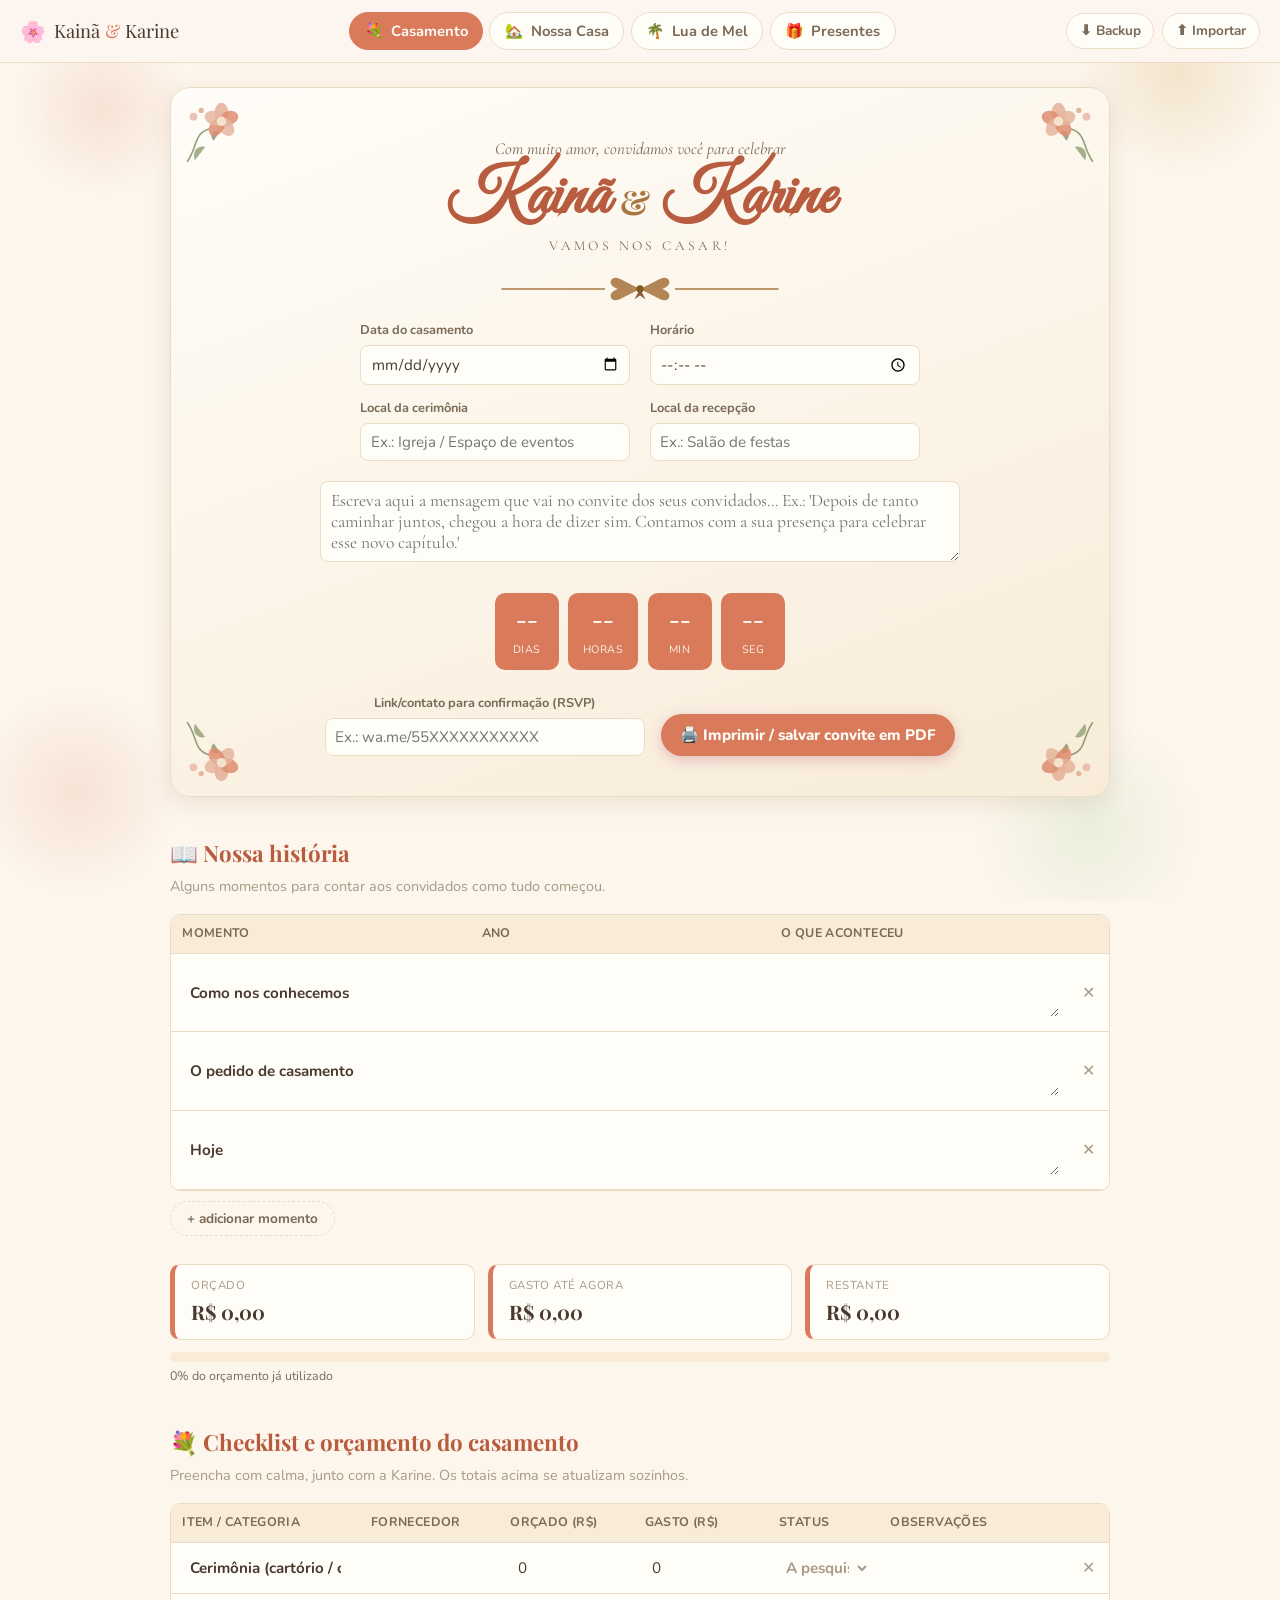
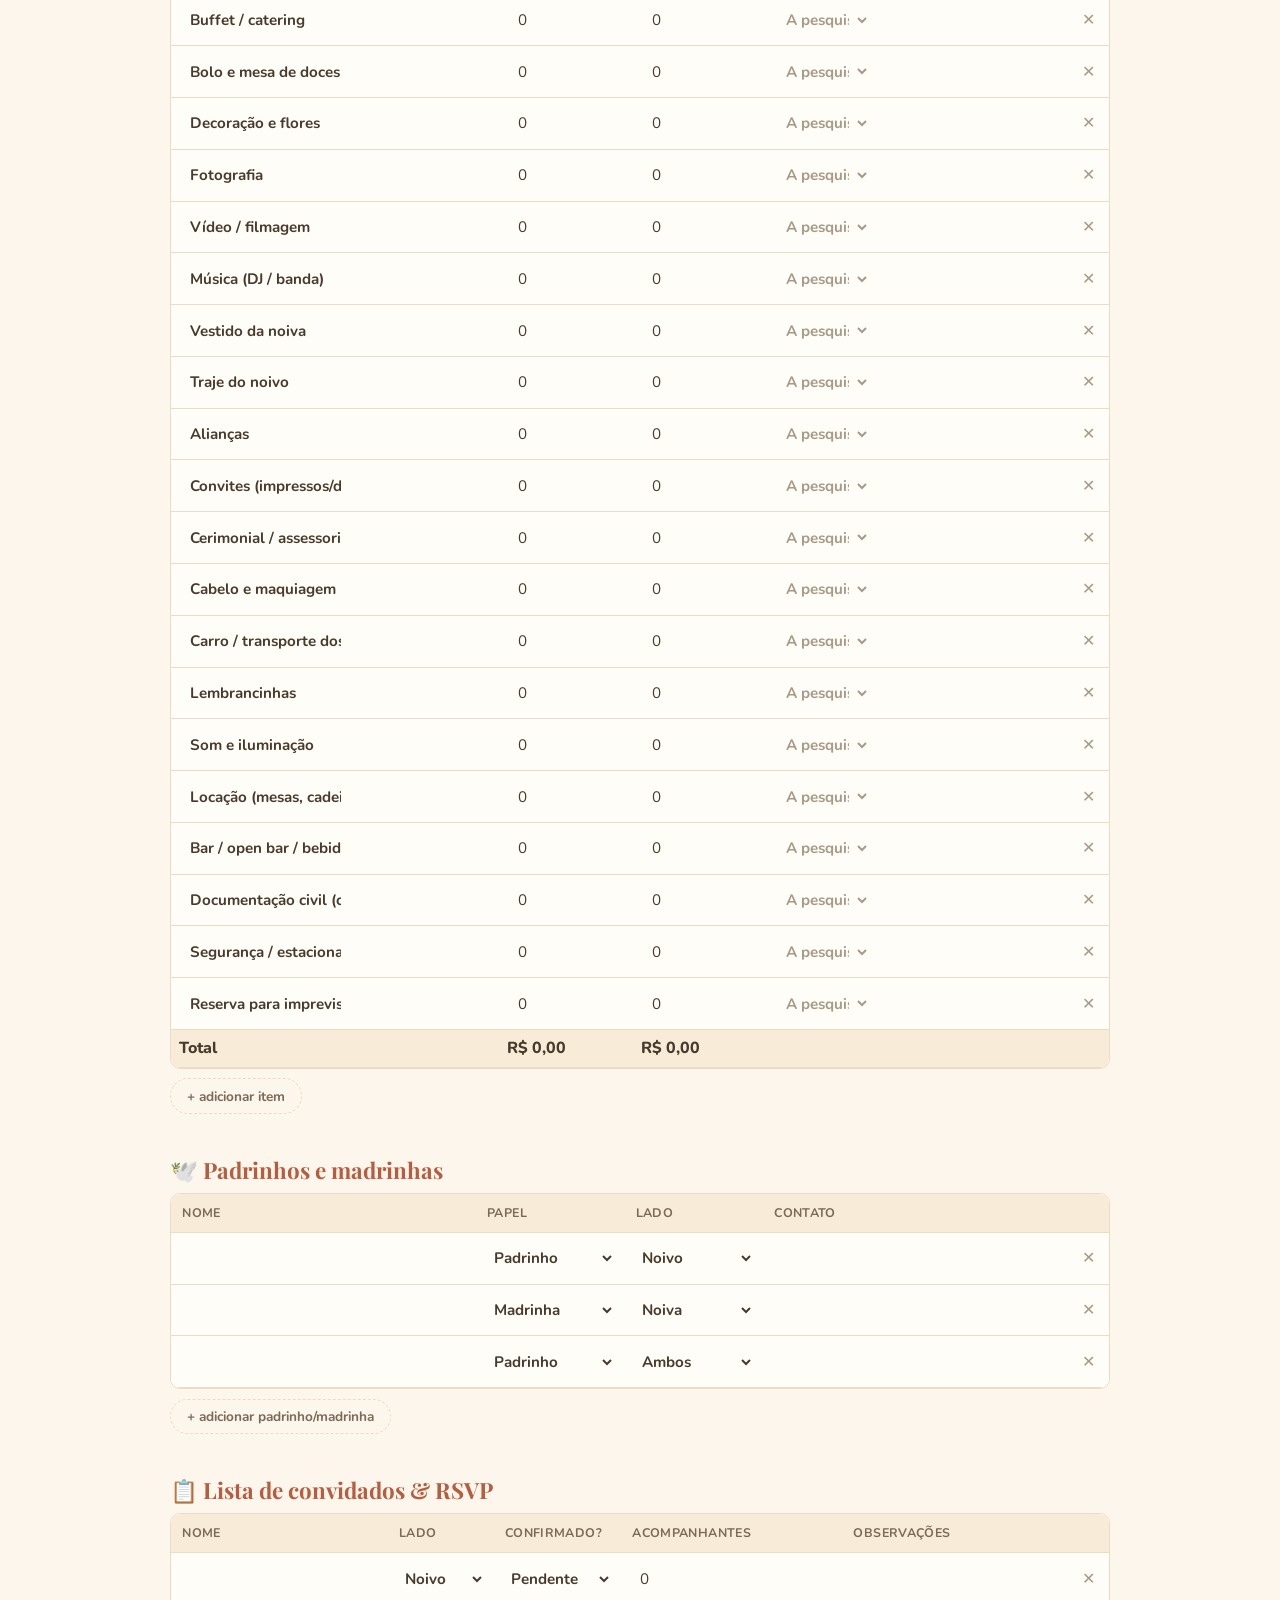
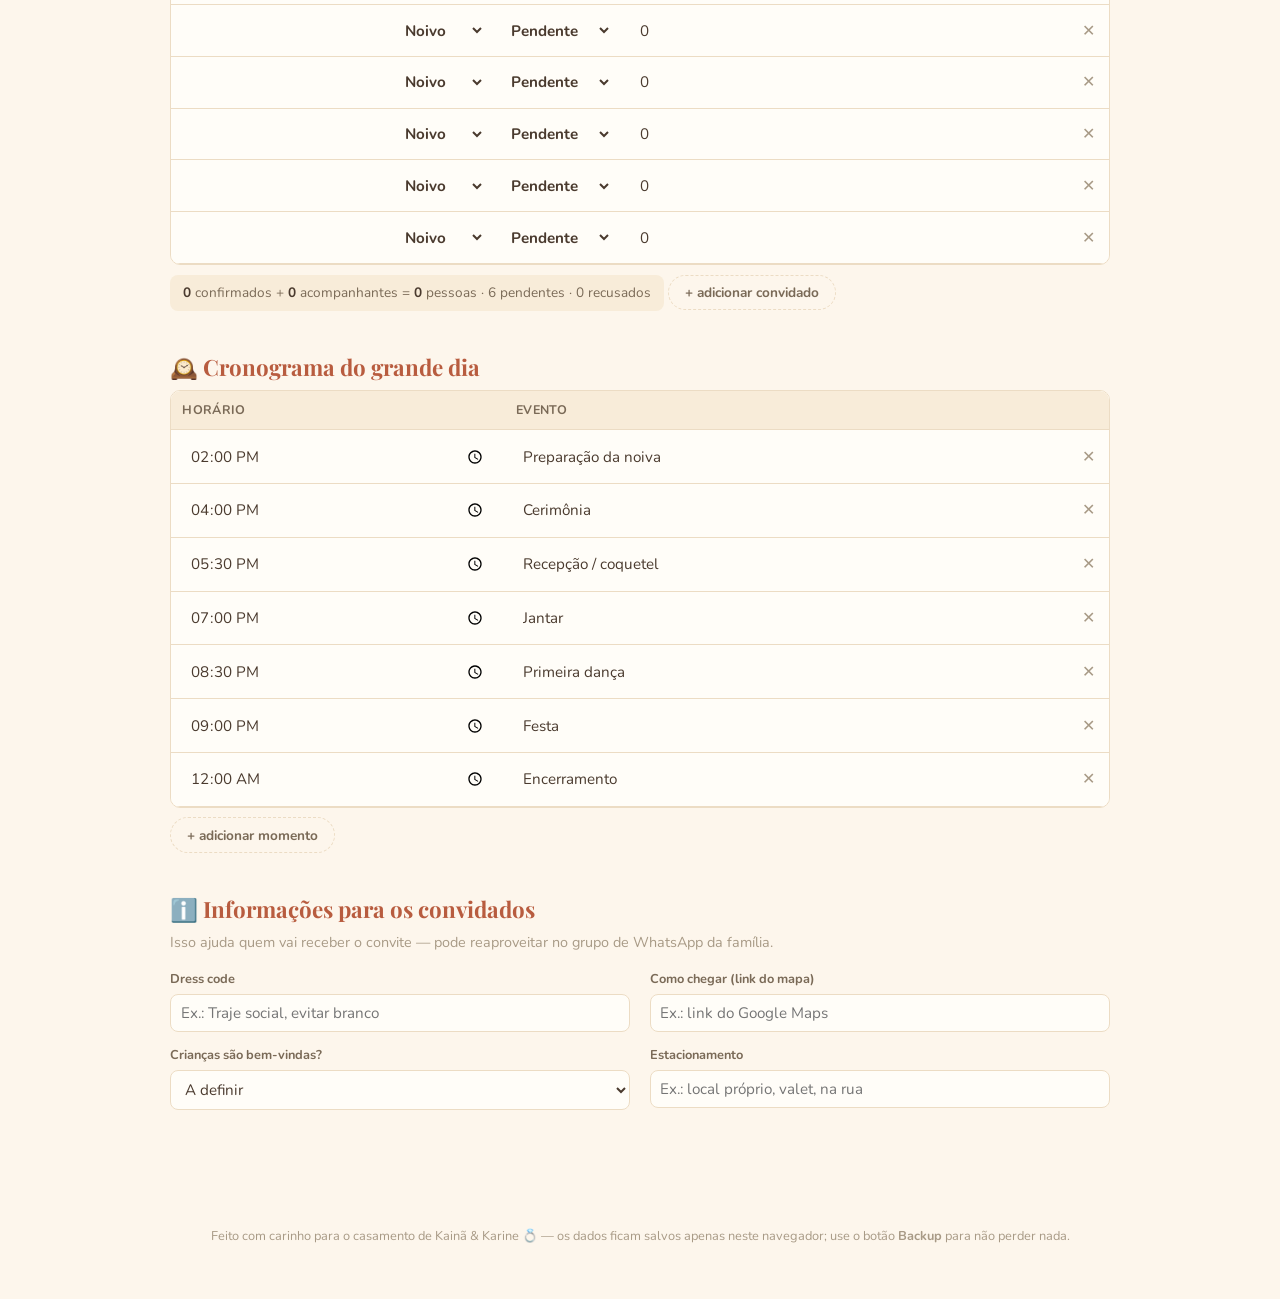
==== commit ae4034ff: "Adiciona Nossa história, resumo de convidados, prioridade nos itens da casa e infos para convidados" ====
--- a/index.html
+++ b/index.html
@@ -93,6 +93,16 @@
       <button class="primary-btn" id="btn-print-invite">🖨️ Imprimir / salvar convite em PDF</button>
     </div>
   </div>
+
+  <h2 class="section-title accent-rose">📖 Nossa história</h2>
+  <p class="section-hint">Alguns momentos para contar aos convidados como tudo começou.</p>
+  <div class="table-wrap">
+    <table class="data-table" id="table-historia">
+      <thead><tr><th class="col-item">Momento</th><th class="col-time">Ano</th><th class="col-obs">O que aconteceu</th><th class="col-del"></th></tr></thead>
+      <tbody id="body-historia"></tbody>
+    </table>
+  </div>
+  <button class="add-row-btn" data-add-row="historia">+ adicionar momento</button>
 
   <!-- Resumo financeiro casamento -->
   <div class="summary-strip" data-summary="casamento">
@@ -159,6 +169,7 @@
       <tbody id="body-convidados"></tbody>
     </table>
   </div>
+  <div class="mini-summary" id="convidados-summary"></div>
   <button class="add-row-btn" data-add-row="convidados">+ adicionar convidado</button>
 
   <h2 class="section-title accent-rose">🕰️ Cronograma do grande dia</h2>
@@ -169,6 +180,25 @@
     </table>
   </div>
   <button class="add-row-btn" data-add-row="cronograma">+ adicionar momento</button>
+
+  <h2 class="section-title accent-rose">ℹ️ Informações para os convidados</h2>
+  <p class="section-hint">Isso ajuda quem vai receber o convite — pode reaproveitar no grupo de WhatsApp da família.</p>
+  <div class="info-grid">
+    <label>Dress code
+      <input type="text" data-store="casamento.dressCode" placeholder="Ex.: Traje social, evitar branco">
+    </label>
+    <label>Como chegar (link do mapa)
+      <input type="text" data-store="casamento.mapaLink" placeholder="Ex.: link do Google Maps">
+    </label>
+    <label>Crianças são bem-vindas?
+      <select data-store="casamento.criancas">
+        <option>A definir</option><option>Sim, todas as idades</option><option>Sim, sem espaço kids</option><option>Cerimônia adults only</option>
+      </select>
+    </label>
+    <label>Estacionamento
+      <input type="text" data-store="casamento.estacionamento" placeholder="Ex.: local próprio, valet, na rua">
+    </label>
+  </div>
 
 </section>
 
--- a/assets/style.css
+++ b/assets/style.css
@@ -294,6 +294,19 @@
 .status-Contratado, .status-A-comprar, .status-Reservado { color: var(--status-progress); }
 .status-Pago, .status-Comprado, .status-Entregue, .status-Confirmado, .status-Recebido { color: var(--status-done); }
 .status-Cancelado, .status-Atrasado { color: var(--status-critical); }
+.status-Alta { color: var(--status-critical); }
+.status-Média { color: var(--status-progress); }
+.status-Baixa { color: var(--status-pending); }
+
+.data-table textarea {
+  width: 100%;
+  min-width: 160px;
+  resize: vertical;
+  border-color: transparent;
+  background: transparent;
+  font-family: 'Nunito', sans-serif;
+}
+.data-table textarea:hover { border-color: var(--border); }
 
 .add-row-btn {
   margin-top: .6rem;
@@ -308,6 +321,26 @@
   cursor: pointer;
 }
 .add-row-btn:hover { border-color: var(--rose); color: var(--rose-dark); }
+
+.mini-summary {
+  font-size: .85rem;
+  color: var(--ink-soft);
+  background: var(--cream-2);
+  border-radius: 8px;
+  padding: .5rem .8rem;
+  margin: .6rem 0 0;
+  display: inline-block;
+}
+.mini-summary strong { color: var(--ink); }
+
+.info-grid {
+  display: grid;
+  grid-template-columns: repeat(2, minmax(0,1fr));
+  gap: .9rem 1.2rem;
+  margin: 1rem 0 2rem;
+}
+.info-grid label { display: flex; flex-direction: column; gap: .3rem; font-size: .8rem; font-weight: 700; color: var(--ink-soft); }
+@media (max-width: 720px) { .info-grid { grid-template-columns: 1fr; } }
 
 /* ---------- Rooms (Nossa Casa) ---------- */
 .room-block { margin: 2.25rem 0; }
